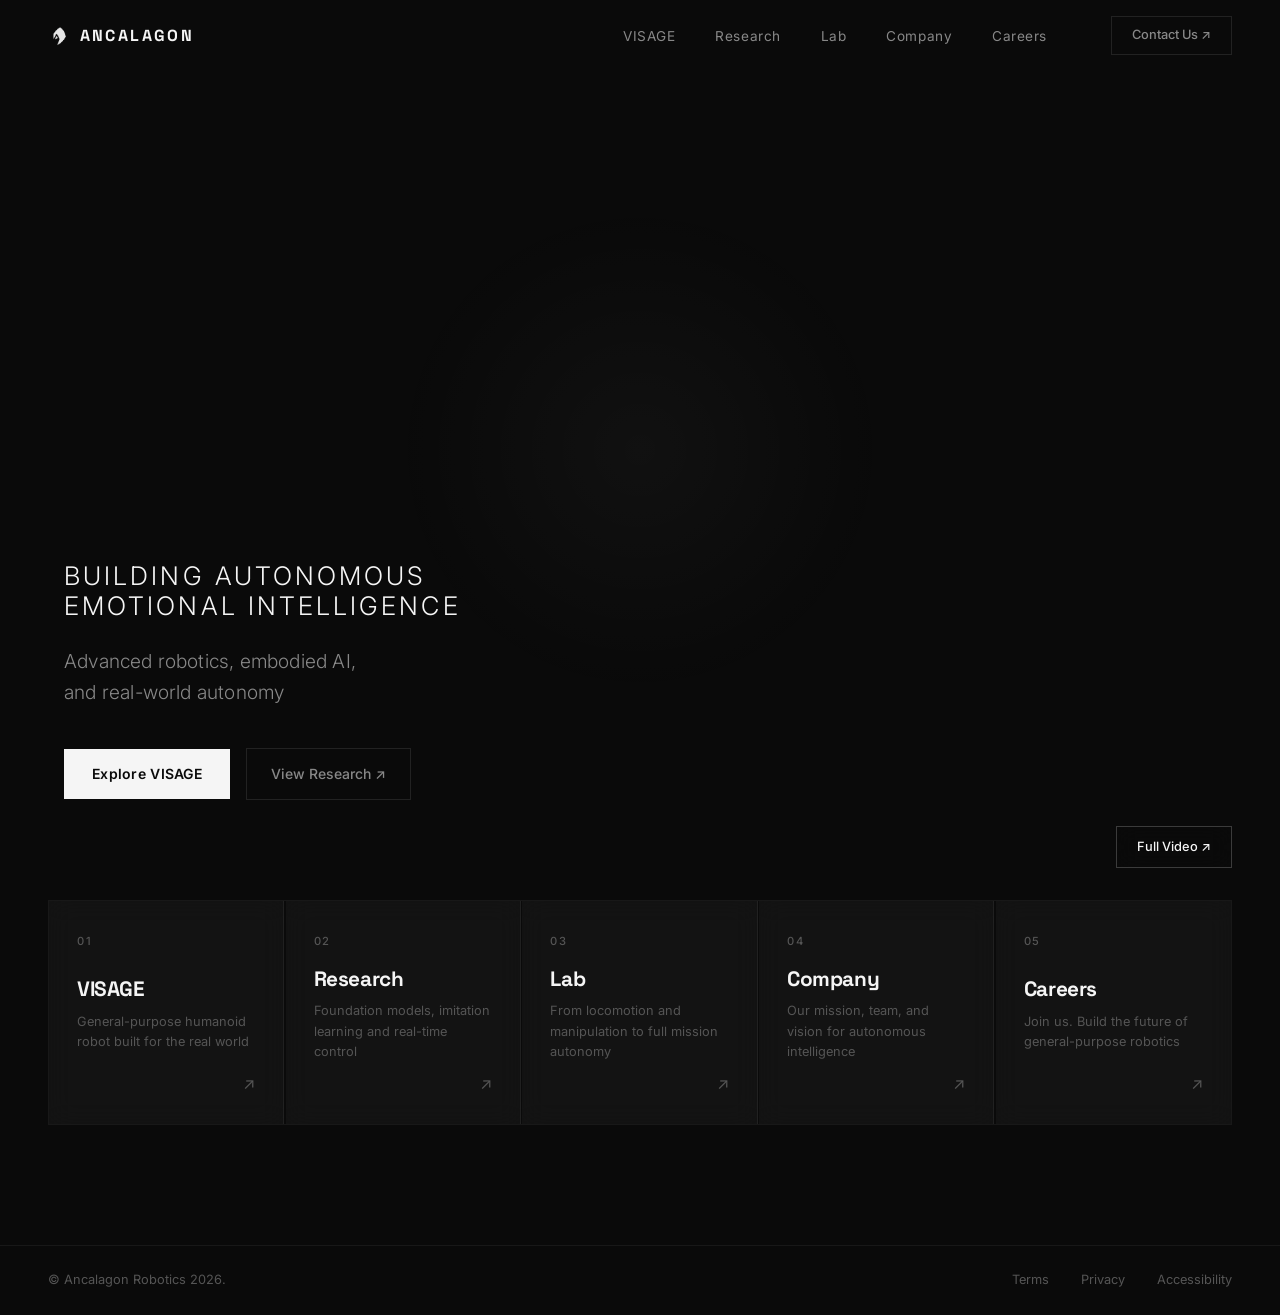
==== index.html @ 36ba7ebf "first" ====
<!DOCTYPE html>
<html lang="en">

<head>
  <meta charset="UTF-8" />
  <meta name="viewport" content="width=device-width, initial-scale=1.0" />
  <title>Ancalagon Robotics — Building Autonomous Intelligence</title>
  <meta name="description"
    content="Ancalagon Robotics is pioneering general-purpose humanoid robots with advanced embodied AI. Meet VISAGE — autonomy, redefined." />
  <link rel="preconnect" href="https://fonts.googleapis.com" />
  <link rel="preconnect" href="https://fonts.gstatic.com" crossorigin />
  <link
    href="https://fonts.googleapis.com/css2?family=Space+Grotesk:wght@300;400;500;600;700&family=Inter:wght@300;400;500;600&family=EB+Garamond:ital,wght@0,400;0,500;0,600;1,400;1,500&display=swap"
    rel="stylesheet" />
  <link rel="stylesheet" href="style.css" />
</head>

<body>

  <!-- ═══════════ NAVIGATION ═══════════ -->
  <nav id="navbar" class="navbar">
    <div class="nav-inner">
      <a href="/" class="nav-logo">
        <img src="media/logo.png" alt="Ancalagon" class="logo-img" />
        <span class="logo-text">ANCALAGON</span>
      </a>
      <ul class="nav-links">
        <li><a href="/visage/" class="nav-link">VISAGE</a></li>
        <li><a href="/research/" class="nav-link">Research</a></li>
        <li><a href="/lab/" class="nav-link">Lab</a></li>
        <li><a href="/company/" class="nav-link">Company</a></li>
        <li><a href="/careers/" class="nav-link">Careers</a></li>
      </ul>
      <a href="/contact/" class="nav-cta">Contact Us ↗</a>
      <button class="nav-hamburger" id="hamburger" aria-label="Toggle menu">
        <span></span><span></span><span></span>
      </button>
    </div>
  </nav>

  <div class="mobile-menu" id="mobile-menu">
    <ul>
      <li><a href="/visage/" class="mob-link">VISAGE</a></li>
      <li><a href="/research/" class="mob-link">Research</a></li>
      <li><a href="/lab/" class="mob-link">Lab</a></li>
      <li><a href="/company/" class="mob-link">Company</a></li>
      <li><a href="/careers/" class="mob-link">Careers</a></li>
      <li><a href="/contact/" class="mob-link">Contact</a></li>
    </ul>
  </div>

  <!-- ═══════════ HERO ═══════════ -->
  <section class="hero">
    <div class="hero-video-wrap">
      <video class="hero-video" src="media/render.mp4" autoplay muted loop playsinline></video>
      <div class="hero-overlay"></div>
    </div>
    <div class="hero-content">
      <h1 class="hero-headline fade-in-up delay-1">
        Building Autonomous<br /> Emotional Intelligence
      </h1>
      <p class="hero-sub fade-in-up delay-2">
        Advanced robotics, embodied AI,<br />and real-world autonomy
      </p>
      <div class="hero-actions fade-in-up delay-3">
        <a href="/visage/" class="btn-primary">Explore VISAGE</a>
        <a href="/research/" class="btn-ghost">View Research ↗</a>
      </div>
    </div>
    <a href="#" class="hero-full-video" onclick="openVideoModal(event)">Full Video ↗</a>
  </section>

  <!-- ═══════════ MISSION TEASER ═══════════ -->
  <section class="section mission-teaser">
    <div class="container">
      <div class="teaser-grid">

        <a href="/visage/" class="teaser-card glass reveal">
          <span class="teaser-num">01</span>
          <div class="teaser-body">
            <h2 class="teaser-title">VISAGE</h2>
            <p class="teaser-sub">General-purpose humanoid robot built for the real world</p>
          </div>
          <span class="teaser-arrow">↗</span>
        </a>

        <a href="/research/" class="teaser-card glass reveal delay-1">
          <span class="teaser-num">02</span>
          <div class="teaser-body">
            <h2 class="teaser-title">Research</h2>
            <p class="teaser-sub">Foundation models, imitation learning and real-time control</p>
          </div>
          <span class="teaser-arrow">↗</span>
        </a>

        <a href="/lab/" class="teaser-card glass reveal delay-2">
          <span class="teaser-num">03</span>
          <div class="teaser-body">
            <h2 class="teaser-title">Lab</h2>
            <p class="teaser-sub">From locomotion and manipulation to full mission autonomy</p>
          </div>
          <span class="teaser-arrow">↗</span>
        </a>

        <a href="/company/" class="teaser-card glass reveal delay-3">
          <span class="teaser-num">04</span>
          <div class="teaser-body">
            <h2 class="teaser-title">Company</h2>
            <p class="teaser-sub">Our mission, team, and vision for autonomous intelligence</p>
          </div>
          <span class="teaser-arrow">↗</span>
        </a>

        <a href="/careers/" class="teaser-card glass reveal delay-4">
          <span class="teaser-num">05</span>
          <div class="teaser-body">
            <h2 class="teaser-title">Careers</h2>
            <p class="teaser-sub">Join us. Build the future of general-purpose robotics</p>
          </div>
          <span class="teaser-arrow">↗</span>
        </a>

      </div>
    </div>
  </section>

  <!-- ═══════════ FOOTER ═══════════ -->
  <footer class="site-footer">
    <div class="container footer-inner">
      <span class="footer-copy">© Ancalagon Robotics 2026.</span>
      <div class="footer-legal">
        <a href="#">Terms</a>
        <a href="#">Privacy</a>
        <a href="#">Accessibility</a>
      </div>
    </div>
  </footer>

  <!-- VIDEO MODAL -->
  <div class="video-modal" id="video-modal">
    <div class="modal-backdrop" onclick="closeVideoModal()"></div>
    <div class="modal-content">
      <button class="modal-close" onclick="closeVideoModal()">✕</button>
      <video id="modal-video" src="media/render.mp4" controls class="modal-video"></video>
    </div>
  </div>

  <script src="script.js"></script>
</body>

</html>
---- style.css ----
/* ═══════════════════════════════════════════════════════════════
   ANCALAGON ROBOTICS — MAIN STYLESHEET
   Inspired by Figure AI — Ultra-minimal, cinematic, futuristic
   ═══════════════════════════════════════════════════════════════ */

/* ─── DESIGN TOKENS ─────────────────────────────────────────── */
:root {
  --bg-primary: #0a0a0a;
  --bg-secondary: #111111;
  --bg-card: #141414;
  --bg-glass: rgba(255, 255, 255, 0.04);
  --bg-glass-hover: rgba(255, 255, 255, 0.07);

  --text-primary: #f5f5f5;
  --text-secondary: #888;
  --text-muted: #555;
  --text-accent: #c8c8c8;

  --accent-primary: #e8e8e8;
  --accent-glow: rgba(220, 220, 220, 0.15);
  --accent-blue: #4a9eff;

  --border-subtle: rgba(255, 255, 255, 0.06);
  --border-glass: rgba(255, 255, 255, 0.1);

  --nav-height: 72px;

  --font-display: 'Space Grotesk', sans-serif;
  --font-body: 'Inter', sans-serif;

  --ease-out: cubic-bezier(0.16, 1, 0.3, 1);
  --ease-inout: cubic-bezier(0.4, 0, 0.2, 1);
}

/* ─── RESET ──────────────────────────────────────────────────── */
*,
*::before,
*::after {
  margin: 0;
  padding: 0;
  box-sizing: border-box;
}

html {
  scroll-behavior: smooth;
  font-size: 16px;
}

body {
  background-color: var(--bg-primary);
  color: var(--text-primary);
  font-family: var(--font-body);
  font-weight: 400;
  line-height: 1.6;
  overflow-x: hidden;
  -webkit-font-smoothing: antialiased;
  -moz-osx-font-smoothing: grayscale;
}

img,
video {
  display: block;
  max-width: 100%;
}

a {
  text-decoration: none;
  color: inherit;
}

ul {
  list-style: none;
}

/* ─── CONTAINER ──────────────────────────────────────────────── */
.container {
  max-width: 1280px;
  margin: 0 auto;
  padding: 0 48px;
}

/* ─── SCROLL ANIMATIONS ──────────────────────────────────────── */
.reveal {
  opacity: 0;
  transform: translateY(32px);
  transition: opacity 0.9s var(--ease-out), transform 0.9s var(--ease-out);
}

.reveal.in-view {
  opacity: 1;
  transform: translateY(0);
}

.fade-in-up {
  opacity: 0;
  transform: translateY(24px);
  animation: fadeInUp 1s var(--ease-out) forwards;
}

@keyframes fadeInUp {
  to {
    opacity: 1;
    transform: translateY(0);
  }
}

.delay-1 {
  animation-delay: 0.3s;
  transition-delay: 0.1s;
}

.delay-2 {
  animation-delay: 0.6s;
  transition-delay: 0.2s;
}

.delay-3 {
  animation-delay: 0.9s;
  transition-delay: 0.3s;
}

.delay-4 {
  animation-delay: 1.2s;
  transition-delay: 0.4s;
}

.delay-5 {
  animation-delay: 1.5s;
  transition-delay: 0.5s;
}

/* ─── TYPOGRAPHY ─────────────────────────────────────────────── */
.section-title {
  font-family: var(--font-display);
  font-size: clamp(2.4rem, 4vw, 4rem);
  font-weight: 700;
  line-height: 1.1;
  letter-spacing: -0.03em;
  color: var(--text-primary);
}

.section-title em {
  font-style: italic;
  font-weight: 300;
  color: var(--text-secondary);
}

.section-label {
  font-family: var(--font-body);
  font-size: 0.7rem;
  font-weight: 500;
  letter-spacing: 0.2em;
  text-transform: uppercase;
  color: var(--text-muted);
  display: block;
  margin-bottom: 3rem;
}

.body-text {
  font-size: 1.05rem;
  line-height: 1.75;
  color: var(--text-secondary);
  max-width: 520px;
  margin-bottom: 1.5rem;
}

/* ─── BUTTONS ────────────────────────────────────────────────── */
.btn-primary {
  display: inline-flex;
  align-items: center;
  gap: 0.5rem;
  background: var(--text-primary);
  color: var(--bg-primary);
  font-family: var(--font-body);
  font-size: 0.875rem;
  font-weight: 600;
  letter-spacing: 0.02em;
  padding: 0.875rem 1.75rem;
  border-radius: 0;
  border: none;
  cursor: pointer;
  transition: transform 0.2s var(--ease-out), box-shadow 0.2s var(--ease-out), background 0.2s;
}

.btn-primary:hover {
  transform: translateY(-2px);
  box-shadow: 0 8px 32px rgba(255, 255, 255, 0.15);
}

.btn-ghost {
  display: inline-flex;
  align-items: center;
  gap: 0.5rem;
  background: transparent;
  color: var(--text-secondary);
  font-family: var(--font-body);
  font-size: 0.875rem;
  font-weight: 500;
  padding: 0.875rem 1.5rem;
  border-radius: 0;
  border: 1px solid var(--border-glass);
  cursor: pointer;
  transition: color 0.2s, border-color 0.2s, transform 0.2s var(--ease-out);
}

.btn-ghost:hover {
  color: var(--text-primary);
  border-color: rgba(255, 255, 255, 0.3);
  transform: translateY(-2px);
}

/* ─── GLASS CARD ─────────────────────────────────────────────── */
.glass {
  background: var(--bg-glass);
  border: 1px solid var(--border-subtle);
  backdrop-filter: blur(12px);
  -webkit-backdrop-filter: blur(12px);
  border-radius: 0;
  transition: background 0.3s var(--ease-out), border-color 0.3s, transform 0.3s var(--ease-out);
}

.glass:hover {
  background: var(--bg-glass-hover);
  border-color: var(--border-glass);
  transform: translateY(-4px);
}

/* ─── SECTION SPACING ────────────────────────────────────────── */
.section {
  padding: 120px 0;
}

/* ═══════════════════════ NAVIGATION ════════════════════════════ */
.navbar {
  position: fixed;
  top: 0;
  left: 0;
  width: 100%;
  height: var(--nav-height);
  z-index: 1000;
  transition: background 0.4s var(--ease-out), backdrop-filter 0.4s, border-color 0.4s;
  border-bottom: 1px solid transparent;
}

.navbar.scrolled {
  background: rgba(10, 10, 10, 0.88);
  backdrop-filter: blur(20px);
  -webkit-backdrop-filter: blur(20px);
  border-bottom-color: var(--border-subtle);
}

.nav-inner {
  display: flex;
  align-items: center;
  justify-content: space-between;
  height: 100%;
  padding: 0 48px;
  gap: 2rem;
}

.nav-logo {
  display: flex;
  align-items: center;
  gap: 0.6rem;
  text-decoration: none;
}

.logo-img {
  width: 22px;
  height: 22px;
  object-fit: contain;
  filter: invert(1);
  opacity: 0.9;
}

.logo-text {
  font-family: var(--font-display);
  font-size: 1rem;
  font-weight: 700;
  letter-spacing: 0.15em;
  color: var(--text-primary);
}

.nav-links {
  display: flex;
  align-items: center;
  gap: 2.5rem;
  margin-left: auto;
  margin-right: 2rem;
}

.nav-link {
  font-family: var(--font-body);
  font-size: 0.85rem;
  font-weight: 400;
  color: var(--text-secondary);
  letter-spacing: 0.04em;
  transition: color 0.2s;
  position: relative;
}

.nav-link::after {
  content: '';
  position: absolute;
  bottom: -4px;
  left: 0;
  width: 0;
  height: 1px;
  background: var(--text-primary);
  transition: width 0.3s var(--ease-out);
}

.nav-link:hover {
  color: var(--text-primary);
}

.nav-link:hover::after {
  width: 100%;
}

.nav-cta {
  background: transparent;
  border: 1px solid var(--border-glass);
  color: var(--text-secondary);
  font-family: var(--font-body);
  font-size: 0.8rem;
  font-weight: 500;
  padding: 0.5rem 1.25rem;
  border-radius: 0;
  cursor: pointer;
  transition: color 0.2s, border-color 0.2s;
  white-space: nowrap;
}

.nav-cta:hover {
  color: var(--text-primary);
  border-color: rgba(255, 255, 255, 0.3);
}

.nav-hamburger {
  display: none;
  flex-direction: column;
  gap: 5px;
  background: none;
  border: none;
  cursor: pointer;
  padding: 4px;
}

.nav-hamburger span {
  display: block;
  width: 24px;
  height: 1.5px;
  background: var(--text-primary);
  transition: transform 0.3s, opacity 0.3s;
}

.nav-hamburger.open span:nth-child(1) {
  transform: translateY(6.5px) rotate(45deg);
}

.nav-hamburger.open span:nth-child(2) {
  opacity: 0;
}

.nav-hamburger.open span:nth-child(3) {
  transform: translateY(-6.5px) rotate(-45deg);
}

/* Mobile Menu */
.mobile-menu {
  display: none;
  position: fixed;
  top: var(--nav-height);
  left: 0;
  width: 100%;
  background: rgba(10, 10, 10, 0.97);
  backdrop-filter: blur(20px);
  z-index: 999;
  padding: 2rem 48px 3rem;
  border-bottom: 1px solid var(--border-subtle);
  transform: translateY(-20px);
  opacity: 0;
  pointer-events: none;
  transition: transform 0.4s var(--ease-out), opacity 0.4s;
}

.mobile-menu.open {
  display: block;
  transform: translateY(0);
  opacity: 1;
  pointer-events: all;
}

.mobile-menu ul {
  display: flex;
  flex-direction: column;
  gap: 1.5rem;
}

.mob-link {
  font-family: var(--font-display);
  font-size: 2rem;
  font-weight: 600;
  color: var(--text-secondary);
  transition: color 0.2s;
  display: block;
}

.mob-link:hover {
  color: var(--text-primary);
}

/* ═══════════════════════ HERO ══════════════════════════════════ */
.hero {
  position: relative;
  width: 100%;
  height: 100svh;
  min-height: 600px;
  overflow: hidden;
  display: flex;
  align-items: flex-end;
  justify-content: flex-start;
}

.hero-video-wrap {
  position: absolute;
  inset: 0;
  z-index: 0;
}

.hero-video {
  width: 100%;
  height: 100%;
  object-fit: cover;
  object-position: center;
}

.hero-overlay {
  position: absolute;
  inset: 0;
  background: linear-gradient(to top,
      rgba(10, 10, 10, 1) 0%,
      rgba(10, 10, 10, 0.6) 40%,
      rgba(10, 10, 10, 0.2) 70%,
      rgba(10, 10, 10, 0.15) 100%);
}

.hero-content {
  position: relative;
  z-index: 2;
  padding: 0 64px 100px;
  max-width: 900px;
}

.hero-badge {
  display: inline-flex;
  align-items: center;
  gap: 0.6rem;
  background: rgba(255, 255, 255, 0.06);
  border: 1px solid rgba(255, 255, 255, 0.12);
  backdrop-filter: blur(8px);
  border-radius: 0;
  padding: 0.4rem 1rem;
  font-size: 0.75rem;
  font-weight: 500;
  letter-spacing: 0.05em;
  color: var(--text-secondary);
  margin-bottom: 1.75rem;
}

.badge-dot {
  width: 6px;
  height: 6px;
  border-radius: 50%;
  background: #4ade80;
  box-shadow: 0 0 8px #4ade80;
  animation: pulse-dot 2s ease-in-out infinite;
}

@keyframes pulse-dot {

  0%,
  100% {
    opacity: 1;
    transform: scale(1);
  }

  50% {
    opacity: 0.6;
    transform: scale(0.8);
  }
}

.hero-headline {
  font-family: var(--font-body);
  font-size: clamp(1.1rem, 2vw, 2.1rem);
  font-weight: 300;
  line-height: 1.2;
  letter-spacing: 0.12em;
  text-transform: uppercase;
  color: var(--text-primary);
  margin-bottom: 1.5rem;
}

.hero-sub {
  font-size: clamp(0.95rem, 1.5vw, 1.2rem);
  font-weight: 300;
  color: var(--text-secondary);
  line-height: 1.6;
  margin-bottom: 2.5rem;
  letter-spacing: 0.01em;
}

.hero-actions {
  display: flex;
  align-items: center;
  gap: 1rem;
  flex-wrap: wrap;
}

.hero-scroll-indicator {
  position: absolute;
  left: 64px;
  bottom: 32px;
  display: flex;
  align-items: center;
  gap: 0.75rem;
  z-index: 2;
}

.scroll-line {
  width: 40px;
  height: 1px;
  background: var(--text-muted);
  position: relative;
  overflow: hidden;
}

.scroll-line::after {
  content: '';
  position: absolute;
  top: 0;
  left: -100%;
  width: 100%;
  height: 100%;
  background: var(--text-secondary);
  animation: scroll-anim 2s ease-in-out infinite;
}

@keyframes scroll-anim {
  0% {
    left: -100%;
  }

  100% {
    left: 100%;
  }
}

.hero-scroll-indicator span {
  font-size: 0.7rem;
  font-weight: 500;
  letter-spacing: 0.15em;
  text-transform: uppercase;
  color: var(--text-muted);
}

.hero-full-video {
  position: absolute;
  right: 48px;
  bottom: 32px;
  z-index: 2;
  display: inline-flex;
  align-items: center;
  gap: 0.5rem;
  background: rgba(10, 10, 10, 0.7);
  border: 1px solid rgba(255, 255, 255, 0.2);
  backdrop-filter: blur(12px);
  padding: 0.6rem 1.25rem;
  border-radius: 0;
  font-size: 0.8rem;
  font-weight: 500;
  color: var(--text-primary);
  transition: background 0.2s, border-color 0.2s, transform 0.2s;
}

.hero-full-video:hover {
  background: rgba(255, 255, 255, 0.1);
  border-color: rgba(255, 255, 255, 0.4);
  transform: translateY(-2px);
}

/* ═══════════════════════ MISSION ════════════════════════════════ */
.mission-section {
  background: var(--bg-primary);
}

.mission-grid {
  display: grid;
  grid-template-columns: 1fr 1fr;
  gap: 6rem;
  align-items: start;
  padding-top: 1rem;
}

.mission-stats {
  display: grid;
  grid-template-columns: repeat(3, 1fr);
  gap: 2rem;
  margin-top: 3rem;
  padding-top: 2.5rem;
  border-top: 1px solid var(--border-subtle);
}

.stat {
  display: flex;
  flex-direction: column;
  gap: 0.25rem;
}

.stat-num {
  font-family: var(--font-display);
  font-size: 3rem;
  font-weight: 700;
  color: var(--text-primary);
  line-height: 1;
  letter-spacing: -0.04em;
}

.stat-unit {
  font-size: 1rem;
  font-weight: 400;
  color: var(--text-secondary);
  margin-left: 0.1rem;
}

.stat-label {
  font-size: 0.75rem;
  color: var(--text-muted);
  letter-spacing: 0.05em;
  margin-top: 0.25rem;
}

/* ═══════════════════════ ROBOTICS PLATFORM ══════════════════════ */
.robotics-section {
  padding-top: 0;
  padding-bottom: 120px;
}

.robotics-full-img {
  position: relative;
  width: 100%;
  height: 85vh;
  min-height: 600px;
  overflow: hidden;
  margin-bottom: 80px;
}

.robotics-img {
  width: 100%;
  height: 100%;
  object-fit: cover;
  object-position: center top;
  transition: transform 0.6s var(--ease-out);
}

.robotics-full-img:hover .robotics-img {
  transform: scale(1.02);
}

.robotics-img-overlay {
  position: absolute;
  inset: 0;
  background: linear-gradient(to top,
      rgba(10, 10, 10, 0.95) 0%,
      rgba(10, 10, 10, 0.4) 50%,
      transparent 80%);
}

.robotics-label {
  position: absolute;
  bottom: 56px;
  left: 64px;
  z-index: 2;
}

.robotics-title {
  font-family: var(--font-display);
  font-size: clamp(3.5rem, 6vw, 7rem);
  font-weight: 700;
  letter-spacing: -0.04em;
  color: var(--text-primary);
  line-height: 1.0;
  margin-top: 0.75rem;
  margin-bottom: 0.75rem;
}

.robotics-subtitle {
  font-size: 1.05rem;
  color: var(--text-secondary);
  font-weight: 300;
  line-height: 1.6;
}

.feature-grid {
  display: grid;
  grid-template-columns: repeat(4, 1fr);
  gap: 1.5px;
  border: 1.5px solid var(--border-subtle);
  border-radius: 0;
  overflow: hidden;
}

.feature-card {
  padding: 2.5rem 2rem;
  border-radius: 0 !important;
  border: none !important;
  border-right: 1.5px solid var(--border-subtle) !important;
  transition: background 0.3s;
}

.feature-card:last-child {
  border-right: none !important;
}

.feature-card:hover {
  background: var(--bg-glass-hover) !important;
}

.feature-icon {
  font-size: 1.6rem;
  margin-bottom: 1.25rem;
  display: block;
}

.feature-title {
  font-family: var(--font-display);
  font-size: 1.1rem;
  font-weight: 600;
  color: var(--text-primary);
  margin-bottom: 0.75rem;
  letter-spacing: -0.01em;
}

.feature-body {
  font-size: 0.9rem;
  color: var(--text-secondary);
  line-height: 1.7;
}

/* ═══════════════════════ RESEARCH ════════════════════════════════ */
.research-section {
  background: linear-gradient(180deg, var(--bg-primary) 0%, var(--bg-secondary) 100%);
}

.research-layout {
  display: grid;
  grid-template-columns: 1fr 1fr;
  gap: 8rem;
  align-items: center;
  padding-top: 1rem;
}

.research-tags {
  display: flex;
  flex-wrap: wrap;
  gap: 0.75rem;
  margin-top: 2rem;
}

.tag {
  background: var(--bg-glass);
  border: 1px solid var(--border-subtle);
  color: var(--text-secondary);
  font-size: 0.75rem;
  font-weight: 500;
  letter-spacing: 0.04em;
  padding: 0.4rem 1rem;
  border-radius: 0;
  transition: background 0.2s, border-color 0.2s, color 0.2s;
}

.tag:hover {
  background: var(--bg-glass-hover);
  border-color: var(--border-glass);
  color: var(--text-primary);
}

.research-img-wrap {
  position: relative;
  border-radius: 0;
  overflow: hidden;
}

.research-img {
  width: 100%;
  height: 580px;
  object-fit: cover;
  object-position: center top;
  display: block;
  filter: grayscale(0.1);
  transition: transform 0.6s var(--ease-out), filter 0.4s;
}

.research-img-wrap:hover .research-img {
  transform: scale(1.03);
  filter: grayscale(0);
}

.research-img-caption {
  position: absolute;
  bottom: 0;
  left: 0;
  right: 0;
  padding: 1.25rem 1.5rem;
  background: linear-gradient(to top, rgba(10, 10, 10, 0.9), transparent);
  font-size: 0.75rem;
  color: var(--text-muted);
  letter-spacing: 0.08em;
  font-weight: 400;
}

/* ═══════════════════════ LAB / PROJECTS ════════════════════════ */
.lab-section {
  background: var(--bg-primary);
  overflow: hidden;
}

.lab-section .section-title {
  margin-bottom: 4rem;
}

.lab-scroll-track {
  padding: 0 48px;
  overflow-x: auto;
  scrollbar-width: none;
  -ms-overflow-style: none;
  cursor: grab;
}

.lab-scroll-track::-webkit-scrollbar {
  display: none;
}

.lab-scroll-track.grabbing {
  cursor: grabbing;
}

.lab-cards {
  display: flex;
  gap: 1.5px;
  width: max-content;
}

.lab-card {
  width: 380px;
  background: var(--bg-card);
  border: 1px solid var(--border-subtle);
  border-radius: 0;
  overflow: hidden;
  flex-shrink: 0;
  transition: transform 0.35s var(--ease-out), border-color 0.3s;
}

.lab-card:hover {
  transform: translateY(-6px);
  border-color: var(--border-glass);
}

.lab-card-img-wrap {
  width: 100%;
  height: 240px;
  overflow: hidden;
  background: #0d0d0d;
}

.lab-card-img-wrap.internal-img-card .lab-card-img {
  object-position: center 20%;
}

.lab-card-img-wrap.dark-card {
  position: relative;
}

.lab-card-img {
  width: 100%;
  height: 100%;
  object-fit: cover;
  transition: transform 0.5s var(--ease-out);
  filter: grayscale(0.15);
}

.lab-card:hover .lab-card-img {
  transform: scale(1.04);
}

.lab-placeholder-visual {
  width: 100%;
  height: 100%;
  display: flex;
  flex-direction: column;
  align-items: center;
  justify-content: center;
  background: linear-gradient(135deg, #0d0d0d 0%, #141414 100%);
  position: relative;
  overflow: hidden;
}

.neural-grid {
  position: absolute;
  inset: 0;
  background-image:
    linear-gradient(rgba(255, 255, 255, 0.03) 1px, transparent 1px),
    linear-gradient(90deg, rgba(255, 255, 255, 0.03) 1px, transparent 1px);
  background-size: 20px 20px;
  animation: grid-pan 20s linear infinite;
}

@keyframes grid-pan {
  0% {
    transform: translateY(0);
  }

  100% {
    transform: translateY(40px);
  }
}

.placeholder-label {
  font-family: var(--font-display);
  font-size: 2rem;
  font-weight: 700;
  letter-spacing: 0.1em;
  color: rgba(255, 255, 255, 0.2);
  position: relative;
  z-index: 1;
}

.lab-card-body {
  padding: 1.75rem;
}

.lab-card-tag {
  display: inline-block;
  font-size: 0.7rem;
  font-weight: 600;
  letter-spacing: 0.12em;
  text-transform: uppercase;
  color: var(--text-muted);
  margin-bottom: 0.75rem;
}

.lab-card-body h3 {
  font-family: var(--font-display);
  font-size: 1.15rem;
  font-weight: 600;
  color: var(--text-primary);
  margin-bottom: 0.6rem;
  letter-spacing: -0.01em;
  line-height: 1.3;
}

.lab-card-body p {
  font-size: 0.875rem;
  color: var(--text-secondary);
  line-height: 1.65;
  margin-bottom: 1.25rem;
}

.lab-card-link {
  font-size: 0.8rem;
  font-weight: 600;
  color: var(--text-accent);
  letter-spacing: 0.02em;
  transition: color 0.2s, letter-spacing 0.2s;
}

.lab-card-link:hover {
  color: var(--text-primary);
  letter-spacing: 0.04em;
}

/* ═══════════════════════ CAREERS ═════════════════════════════════ */
.careers-section {
  background: linear-gradient(180deg, var(--bg-primary) 0%, #0d0d0d 100%);
}

.careers-layout {
  display: grid;
  grid-template-columns: 1fr 1fr;
  gap: 8rem;
  align-items: start;
  padding-top: 1rem;
}

.role-item {
  display: flex;
  align-items: center;
  justify-content: space-between;
  padding: 1.25rem 0;
  border-bottom: 1px solid var(--border-subtle);
  cursor: default;
  transition: padding-left 0.25s var(--ease-out);
}

.role-item:hover {
  padding-left: 0.5rem;
}

.role-left {
  display: flex;
  flex-direction: column;
  gap: 0.2rem;
}

.role-title {
  font-size: 0.95rem;
  font-weight: 500;
  color: var(--text-primary);
}

.role-dept {
  font-size: 0.75rem;
  color: var(--text-muted);
  letter-spacing: 0.06em;
}

.role-location {
  font-size: 0.8rem;
  color: var(--text-muted);
  white-space: nowrap;
}

/* ═══════════════════════ CONTACT ═════════════════════════════════ */
.contact-section {
  background: #0d0d0d;
  padding-bottom: 0;
}

.contact-grid {
  display: grid;
  grid-template-columns: 1fr 1fr;
  gap: 8rem;
  padding-bottom: 80px;
}

.contact-brand {
  font-family: var(--font-display);
  font-size: 5rem;
  font-weight: 700;
  letter-spacing: 0.12em;
  color: var(--text-primary);
  margin-bottom: 1.5rem;
  line-height: 1;
}

.newsletter-form {
  display: flex;
  gap: 0;
  margin-top: 1.5rem;
  max-width: 380px;
}

.newsletter-input {
  flex: 1;
  background: rgba(255, 255, 255, 0.05);
  border: 1px solid rgba(255, 255, 255, 0.12);
  border-right: none;
  color: var(--text-primary);
  font-family: var(--font-body);
  font-size: 0.875rem;
  padding: 0.875rem 1.25rem;
  border-radius: 0;
  outline: none;
  transition: border-color 0.2s, background 0.2s;
}

.newsletter-input::placeholder {
  color: var(--text-muted);
}

.newsletter-input:focus {
  border-color: rgba(255, 255, 255, 0.25);
  background: rgba(255, 255, 255, 0.07);
}

.newsletter-btn {
  background: var(--text-primary);
  color: var(--bg-primary);
  font-family: var(--font-body);
  font-size: 0.875rem;
  font-weight: 600;
  padding: 0.875rem 1.5rem;
  border-radius: 0;
  border: none;
  cursor: pointer;
  transition: opacity 0.2s;
  white-space: nowrap;
}

.newsletter-btn:hover {
  opacity: 0.88;
}

.social-links {
  display: flex;
  gap: 1.25rem;
  margin-top: 2rem;
}

.social-link {
  width: 40px;
  height: 40px;
  display: flex;
  align-items: center;
  justify-content: center;
  border: 1px solid var(--border-subtle);
  border-radius: 50%;
  font-size: 0.85rem;
  color: var(--text-secondary);
  transition: border-color 0.2s, color 0.2s, transform 0.2s;
  text-decoration: none;
}

.social-link:hover {
  border-color: var(--border-glass);
  color: var(--text-primary);
  transform: translateY(-2px);
}

/* Footer nav right column */
.contact-right {
  display: flex;
  flex-direction: column;
  gap: 0;
  justify-content: flex-start;
  padding-top: 1rem;
}

.footer-nav-col {
  display: flex;
  align-items: baseline;
  gap: 1.5rem;
  padding: 1rem 0;
  border-bottom: 1px solid var(--border-subtle);
}

.footer-nav-num {
  font-size: 0.7rem;
  color: var(--text-muted);
  font-weight: 500;
  min-width: 28px;
}

.footer-nav-link {
  font-family: var(--font-display);
  font-size: 2.5rem;
  font-weight: 700;
  letter-spacing: 0.04em;
  color: var(--text-secondary);
  transition: color 0.2s, letter-spacing 0.2s;
}

.footer-nav-link:hover {
  color: var(--text-primary);
  letter-spacing: 0.06em;
}

/* Footer bottom */
.footer-bottom {
  border-top: 1px solid var(--border-subtle);
  padding: 1.5rem 0;
  margin-top: 0;
}

.footer-bottom-inner {
  display: flex;
  align-items: center;
  justify-content: space-between;
}

.footer-bottom span {
  font-size: 0.8rem;
  color: var(--text-muted);
}

.footer-legal {
  display: flex;
  gap: 2rem;
}

.footer-legal a {
  font-size: 0.8rem;
  color: var(--text-muted);
  transition: color 0.2s;
}

.footer-legal a:hover {
  color: var(--text-secondary);
}

/* ═══════════════════════ VIDEO MODAL ════════════════════════════ */
.video-modal {
  position: fixed;
  inset: 0;
  z-index: 9999;
  display: flex;
  align-items: center;
  justify-content: center;
  opacity: 0;
  pointer-events: none;
  transition: opacity 0.3s var(--ease-out);
}

.video-modal.active {
  opacity: 1;
  pointer-events: all;
}

.modal-backdrop {
  position: absolute;
  inset: 0;
  background: rgba(0, 0, 0, 0.92);
  backdrop-filter: blur(8px);
}

.modal-content {
  position: relative;
  z-index: 2;
  width: 90vw;
  max-width: 1100px;
  border-radius: 0;
  overflow: hidden;
  transform: scale(0.95);
  transition: transform 0.4s var(--ease-out);
}

.video-modal.active .modal-content {
  transform: scale(1);
}

.modal-video {
  width: 100%;
  display: block;
  background: #000;
}

.modal-close {
  position: absolute;
  top: 16px;
  right: 16px;
  background: rgba(0, 0, 0, 0.6);
  border: 1px solid rgba(255, 255, 255, 0.2);
  color: var(--text-primary);
  width: 36px;
  height: 36px;
  border-radius: 50%;
  display: flex;
  align-items: center;
  justify-content: center;
  font-size: 0.9rem;
  cursor: pointer;
  z-index: 10;
  transition: background 0.2s;
}

.modal-close:hover {
  background: rgba(255, 255, 255, 0.15);
}

/* ═══════════════════════ RESPONSIVE ════════════════════════════ */
@media (max-width: 1100px) {
  .feature-grid {
    grid-template-columns: repeat(2, 1fr);
  }

  .feature-card {
    border-bottom: 1.5px solid var(--border-subtle) !important;
    border-right: 1.5px solid var(--border-subtle) !important;
  }

  .feature-card:nth-child(2) {
    border-right: none !important;
  }

  .feature-card:nth-child(3),
  .feature-card:nth-child(4) {
    border-bottom: none !important;
  }

  .feature-card:nth-child(4) {
    border-right: none !important;
  }
}

@media (max-width: 900px) {
  .container {
    padding: 0 32px;
  }

  .nav-links,
  .nav-cta {
    display: none;
  }

  .nav-hamburger {
    display: flex;
  }

  .nav-inner {
    padding: 0 32px;
  }

  .hero-content {
    padding: 0 32px 96px;
  }

  .hero-scroll-indicator {
    left: 32px;
  }

  .hero-full-video {
    right: 32px;
  }

  .mission-grid {
    grid-template-columns: 1fr;
    gap: 3rem;
  }

  .research-layout {
    grid-template-columns: 1fr;
    gap: 4rem;
  }

  .careers-layout {
    grid-template-columns: 1fr;
    gap: 4rem;
  }

  .contact-grid {
    grid-template-columns: 1fr;
    gap: 4rem;
  }

  .robotics-label {
    left: 32px;
  }

  .lab-scroll-track {
    padding: 0 32px;
  }
}

@media (max-width: 680px) {
  .container {
    padding: 0 24px;
  }

  .section {
    padding: 80px 0;
  }

  .hero-content {
    padding: 0 24px 80px;
  }

  .hero-scroll-indicator {
    display: none;
  }

  .hero-full-video {
    right: 24px;
    bottom: 24px;
  }

  .mission-stats {
    grid-template-columns: repeat(3, 1fr);
    gap: 1rem;
  }

  .stat-num {
    font-size: 2.2rem;
  }

  .robotics-full-img {
    height: 70vh;
  }

  .robotics-title {
    font-size: 3rem;
  }

  .robotics-label {
    left: 24px;
    bottom: 40px;
  }

  .feature-grid {
    grid-template-columns: 1fr;
  }

  .feature-card {
    border-right: none !important;
    border-bottom: 1.5px solid var(--border-subtle) !important;
  }

  .feature-card:last-child {
    border-bottom: none !important;
  }

  .lab-card {
    width: 300px;
  }

  .lab-scroll-track {
    padding: 0 24px;
  }

  .contact-brand {
    font-size: 3.5rem;
  }

  .footer-nav-link {
    font-size: 1.75rem;
  }

  .newsletter-form {
    flex-direction: column;
    max-width: 100%;
  }

  .newsletter-input {
    border-right: 1px solid rgba(255, 255, 255, 0.12);
    border-radius: 0;
    margin-bottom: 0.75rem;
  }

  .newsletter-btn {
    border-radius: 0;
    width: 100%;
  }

  .footer-bottom-inner {
    flex-direction: column;
    gap: 1rem;
    text-align: center;
  }

  .footer-legal {
    gap: 1rem;
    flex-wrap: wrap;
    justify-content: center;
  }

  .nav-inner {
    padding: 0 24px;
  }

  .mobile-menu {
    padding: 2rem 24px 3rem;
  }
}

/* ─── CURSOR GLOW ────────────────────────────────────────────── */
.cursor-glow {
  position: fixed;
  width: 500px;
  height: 500px;
  border-radius: 50%;
  background: radial-gradient(circle, rgba(255, 255, 255, 0.03) 0%, transparent 70%);
  pointer-events: none;
  transform: translate(-50%, -50%);
  z-index: 0;
  transition: transform 0.15s ease;
}

/* ══════════════════════════════════════════════════════════
   MULTI-PAGE STYLES
   ══════════════════════════════════════════════════════════ */

/* ─── ACTIVE NAV LINK ────────────────────────────────────── */
.nav-link.active {
  color: var(--text-primary);
}

.nav-link.active::after {
  width: 100%;
}

/* ─── PAGE HERO ──────────────────────────────────────────── */
.page-hero {
  position: relative;
  width: 100%;
  height: 70vh;
  min-height: 500px;
  overflow: hidden;
  display: flex;
  align-items: flex-end;
  justify-content: flex-start;
}

.page-hero-dark {
  background: linear-gradient(180deg, #0d0d0d 0%, var(--bg-primary) 100%);
  height: 60vh;
  min-height: 420px;
  align-items: center;
  justify-content: center;
}

.page-hero-img-wrap {
  position: absolute;
  inset: 0;
  z-index: 0;
}

.page-hero-img {
  width: 100%;
  height: 100%;
  object-fit: cover;
  object-position: center top;
}

.page-hero-overlay {
  position: absolute;
  inset: 0;
  background: linear-gradient(to top, rgba(10, 10, 10, 1) 0%, rgba(10, 10, 10, 0.55) 50%, rgba(10, 10, 10, 0.25) 100%);
}

.page-hero-content {
  position: relative;
  z-index: 2;
  padding: 0 64px 72px;
  max-width: 900px;
}

.page-hero-content-center {
  text-align: center;
  padding: 0 48px;
  max-width: 100%;
  width: 100%;
  display: flex;
  flex-direction: column;
  align-items: center;
}

.page-breadcrumb {
  font-size: 0.7rem;
  font-weight: 500;
  letter-spacing: 0.2em;
  text-transform: uppercase;
  color: var(--text-muted);
  margin-bottom: 1.25rem;
}

.page-hero-title {
  font-family: var(--font-display);
  font-size: clamp(3.5rem, 7vw, 8rem);
  font-weight: 700;
  line-height: 1.0;
  letter-spacing: -0.04em;
  color: var(--text-primary);
  margin-bottom: 1rem;
}

.page-hero-sub {
  font-size: clamp(1rem, 1.5vw, 1.25rem);
  font-weight: 300;
  color: var(--text-secondary);
  line-height: 1.6;
}

/* ─── TWO COL LAYOUT ─────────────────────────────────────── */
.two-col {
  display: grid;
  grid-template-columns: 1fr 1fr;
  gap: 6rem;
  align-items: start;
}

/* ─── INNER CTA ──────────────────────────────────────────── */
.inner-cta-section {
  background: linear-gradient(135deg, #0d0d0d 0%, #111 100%);
  border-top: 1px solid var(--border-subtle);
}

.inner-cta {
  display: flex;
  align-items: center;
  justify-content: space-between;
  gap: 3rem;
  flex-wrap: wrap;
}

/* ─── HOME TEASER CARDS ──────────────────────────────────── */
.mission-teaser {
  background: var(--bg-primary);
  padding-top: 0;
}

.teaser-grid {
  display: grid;
  grid-template-columns: repeat(5, 1fr);
  gap: 1.5px;
  border: 1.5px solid var(--border-subtle);
  border-radius: 0;
  overflow: hidden;
}

.teaser-card {
  display: flex;
  flex-direction: column;
  justify-content: space-between;
  padding: 2rem 1.75rem 1.75rem;
  border-radius: 0 !important;
  border: none !important;
  border-right: 1.5px solid var(--border-subtle) !important;
  min-height: 220px;
  text-decoration: none;
  transition: background 0.3s;
  cursor: pointer;
}

.teaser-card:last-child {
  border-right: none !important;
}

.teaser-card:hover {
  background: var(--bg-glass-hover) !important;
}

.teaser-num {
  font-size: 0.7rem;
  font-weight: 500;
  letter-spacing: 0.15em;
  color: var(--text-muted);
}

.teaser-body {
  padding: 1rem 0 0.5rem;
}

.teaser-title {
  font-family: var(--font-display);
  font-size: 1.3rem;
  font-weight: 700;
  letter-spacing: -0.02em;
  color: var(--text-primary);
  margin-bottom: 0.6rem;
  line-height: 1.2;
}

.teaser-sub {
  font-size: 0.8rem;
  color: var(--text-muted);
  line-height: 1.6;
}

.teaser-arrow {
  font-size: 1rem;
  color: var(--text-muted);
  align-self: flex-end;
  transition: color 0.2s, transform 0.2s;
}

.teaser-card:hover .teaser-arrow {
  color: var(--text-secondary);
  transform: translate(2px, -2px);
}

/* ─── SPECS ──────────────────────────────────────────────── */
.spec-section {
  background: var(--bg-primary);
  padding-top: 0;
}

.spec-grid {
  border-top: 1px solid var(--border-subtle);
}

.spec-row {
  display: flex;
  align-items: center;
  justify-content: space-between;
  padding: 1.25rem 0;
  border-bottom: 1px solid var(--border-subtle);
  transition: padding-left 0.25s var(--ease-out);
}

.spec-row:hover {
  padding-left: 0.5rem;
}

.spec-key {
  font-size: 0.9rem;
  color: var(--text-muted);
}

.spec-val {
  font-family: var(--font-display);
  font-size: 1rem;
  font-weight: 600;
  color: var(--text-primary);
}

/* ─── VISAGE GALLERY ─────────────────────────────────────── */
.visage-gallery {
  display: grid;
  grid-template-columns: 2fr 1fr;
  gap: 0;
  border-radius: 0;
  overflow: hidden;
  height: 580px;
  width: 100vw;
  margin-left: calc(50% - 50vw);
  margin-right: calc(50% - 50vw);
}

.gallery-main,
.gallery-side {
  overflow: hidden;
}

.gallery-side {
  display: flex;
  flex-direction: column;
  gap: 0;
}

.gallery-img {
  width: 100%;
  height: 100%;
  object-fit: cover;
  display: block;
  transition: transform 0.5s var(--ease-out);
}

.gallery-main:hover .gallery-img {
  transform: scale(1.03);
}

.gallery-side .gallery-img {
  height: 50%;
}

.gallery-img-dark {
  object-position: center top;
}

/* ─── RESEARCH PAGE ─────────────────────────────────────── */
.research-area-list {
  display: flex;
  flex-direction: column;
}

.research-area-item {
  display: grid;
  grid-template-columns: 80px 1fr;
  gap: 3rem;
  padding: 3rem 0;
  border-bottom: 1px solid var(--border-subtle);
  align-items: start;
}

.research-area-item:first-child {
  border-top: 1px solid var(--border-subtle);
}

.research-area-num {
  font-size: 0.75rem;
  font-weight: 500;
  color: var(--text-muted);
  letter-spacing: 0.1em;
  padding-top: 0.3rem;
}

.research-area-title {
  font-family: var(--font-display);
  font-size: 1.5rem;
  font-weight: 600;
  color: var(--text-primary);
  letter-spacing: -0.02em;
  margin-bottom: 0.75rem;
  line-height: 1.2;
}

.research-visual-wrap {
  position: relative;
  border-radius: 0;
  overflow: hidden;
  height: 560px;
}

.research-visual-img {
  width: 100%;
  height: 100%;
  object-fit: cover;
  object-position: center top;
  transition: transform 0.6s var(--ease-out);
}

.research-visual-wrap:hover .research-visual-img {
  transform: scale(1.03);
}

.research-visual-caption {
  position: absolute;
  bottom: 0;
  left: 0;
  right: 0;
  padding: 1.5rem;
  background: linear-gradient(to top, rgba(10, 10, 10, 0.9), transparent);
  font-size: 0.75rem;
  color: var(--text-muted);
  letter-spacing: 0.08em;
}

/* ─── LAB PROJECT BLOCKS ─────────────────────────────────── */
.project-block {
  display: grid;
  grid-template-columns: 1fr 1fr;
  gap: 6rem;
  align-items: center;
  padding: 4rem 0;
}

.project-block-rev {
  direction: rtl;
}

.project-block-rev>* {
  direction: ltr;
}

.project-divider {
  height: 1px;
  background: var(--border-subtle);
}

.project-img-wrap {
  border-radius: 0;
  overflow: hidden;
  height: 380px;
}

.dark-card-wrap {
  border-radius: 0;
  overflow: hidden;
}

.project-img {
  width: 100%;
  height: 100%;
  object-fit: cover;
  object-position: center top;
  transition: transform 0.5s var(--ease-out);
}

.project-img-wrap:hover .project-img {
  transform: scale(1.04);
}

.project-title {
  font-family: var(--font-display);
  font-size: 2rem;
  font-weight: 700;
  letter-spacing: -0.03em;
  color: var(--text-primary);
  margin: 0.75rem 0;
  line-height: 1.15;
}

/* ─── COMPANY PAGE ───────────────────────────────────────── */
.company-img-wrap {
  border-radius: 0;
  overflow: hidden;
  height: 500px;
}

.company-img {
  width: 100%;
  height: 100%;
  object-fit: cover;
  object-position: center top;
}

.values-grid {
  display: grid;
  grid-template-columns: repeat(2, 1fr);
  gap: 1.5px;
  border: 1.5px solid var(--border-subtle);
  border-radius: 0;
  overflow: hidden;
}

.value-card {
  padding: 2.5rem 2.25rem;
  border-radius: 0 !important;
  border: none !important;
  border-right: 1.5px solid var(--border-subtle) !important;
  border-bottom: 1.5px solid var(--border-subtle) !important;
}

.value-card:nth-child(2) {
  border-right: none !important;
}

.value-card:nth-child(3),
.value-card:nth-child(4) {
  border-bottom: none !important;
}

.value-card:nth-child(4) {
  border-right: none !important;
}

.value-card:hover {
  background: var(--bg-glass-hover) !important;
}

/* ─── CAREERS PAGE ───────────────────────────────────────── */
.careers-dept-label {
  font-size: 0.7rem;
  font-weight: 600;
  letter-spacing: 0.18em;
  text-transform: uppercase;
  color: var(--text-muted);
  padding: 2.5rem 0 1rem;
  border-top: 1px solid var(--border-subtle);
  display: block;
}

.role-right {
  display: flex;
  align-items: center;
  gap: 1.5rem;
}

.role-apply {
  font-size: 0.8rem;
  font-weight: 600;
  color: var(--text-accent);
  transition: color 0.2s;
}

.role-apply:hover {
  color: var(--text-primary);
}

/* ─── CONTACT PAGE ───────────────────────────────────────── */
.contact-page-section {
  padding-top: calc(var(--nav-height) + 60px);
  min-height: 100vh;
}

.contact-page-grid {
  display: grid;
  grid-template-columns: 1fr 1fr;
  gap: 8rem;
  align-items: start;
}

.contact-page-left {
  padding-top: 1rem;
}

.contact-channels {
  margin-top: 2.5rem;
  display: flex;
  flex-direction: column;
}

.contact-channel-item {
  display: flex;
  flex-direction: column;
  gap: 0.25rem;
  padding: 1.25rem 0;
  border-bottom: 1px solid var(--border-subtle);
  transition: padding-left 0.25s var(--ease-out);
}

.contact-channel-item:first-child {
  border-top: 1px solid var(--border-subtle);
}

.contact-channel-item:hover {
  padding-left: 0.5rem;
}

.contact-channel-label {
  font-size: 0.7rem;
  font-weight: 500;
  letter-spacing: 0.12em;
  text-transform: uppercase;
  color: var(--text-muted);
}

.contact-channel-val {
  font-size: 0.95rem;
  color: var(--text-secondary);
  transition: color 0.2s;
}

.contact-channel-item:hover .contact-channel-val {
  color: var(--text-primary);
}

.contact-form-box {
  border-radius: 0 !important;
  padding: 2.5rem;
}

.contact-form-title {
  font-family: var(--font-display);
  font-size: 1.5rem;
  font-weight: 600;
  color: var(--text-primary);
  margin-bottom: 0.5rem;
}

.contact-field {
  display: flex;
  flex-direction: column;
  gap: 0.5rem;
  margin-bottom: 1.25rem;
}

.contact-field-label {
  font-size: 0.75rem;
  font-weight: 500;
  letter-spacing: 0.08em;
  text-transform: uppercase;
  color: var(--text-muted);
}

.contact-input {
  background: rgba(255, 255, 255, 0.04);
  border: 1px solid var(--border-glass);
  color: var(--text-primary);
  font-family: var(--font-body);
  font-size: 0.9rem;
  padding: 0.8rem 1rem;
  border-radius: 0;
  outline: none;
  width: 100%;
  transition: border-color 0.2s, background 0.2s;
}

.contact-input::placeholder {
  color: var(--text-muted);
}

.contact-input:focus {
  border-color: rgba(255, 255, 255, 0.25);
  background: rgba(255, 255, 255, 0.07);
}

.contact-select {
  cursor: pointer;
}

.contact-select option {
  background: #1a1a1a;
}

.contact-textarea {
  resize: vertical;
  min-height: 100px;
}

.contact-footer-nav {
  padding: 80px 0 60px;
  border-top: 1px solid var(--border-subtle);
}

/* ─── SITE FOOTER ─────────────────────────────────────────── */
.site-footer {
  border-top: 1px solid var(--border-subtle);
  padding: 1.5rem 0;
}

.footer-inner {
  display: flex;
  align-items: center;
  justify-content: space-between;
}

.footer-copy {
  font-size: 0.8rem;
  color: var(--text-muted);
}

.footer-legal {
  display: flex;
  gap: 2rem;
}

.footer-legal a {
  font-size: 0.8rem;
  color: var(--text-muted);
  transition: color 0.2s;
}

.footer-legal a:hover {
  color: var(--text-secondary);
}

/* ─── RESPONSIVE MULTI-PAGE ──────────────────────────────── */
@media (max-width: 1100px) {
  .teaser-grid {
    grid-template-columns: repeat(3, 1fr);
  }

  .teaser-card:nth-child(3) {
    border-right: none !important;
  }

  .visage-gallery {
    grid-template-columns: 1fr;
    height: auto;
  }

  .gallery-side {
    flex-direction: row;
  }

  .gallery-side .gallery-img {
    height: 220px;
  }

  .gallery-main {
    height: 400px;
  }
}

@media (max-width: 900px) {
  .two-col {
    grid-template-columns: 1fr;
    gap: 3rem;
  }

  .teaser-grid {
    grid-template-columns: repeat(2, 1fr);
  }

  .teaser-card:nth-child(2) {
    border-right: none !important;
  }

  .project-block,
  .project-block-rev {
    grid-template-columns: 1fr;
    gap: 3rem;
    direction: ltr;
  }

  .project-img-wrap {
    height: 280px;
  }

  .contact-page-grid {
    grid-template-columns: 1fr;
    gap: 4rem;
  }

  .page-hero-content {
    padding: 0 32px 60px;
  }

  .research-area-item {
    grid-template-columns: 60px 1fr;
    gap: 1.5rem;
  }

  .values-grid {
    grid-template-columns: 1fr;
  }

  .value-card {
    border-right: none !important;
  }

  .inner-cta {
    flex-direction: column;
    align-items: flex-start;
    gap: 2rem;
  }
}

@media (max-width: 680px) {
  .teaser-grid {
    grid-template-columns: 1fr;
  }

  .teaser-card {
    border-right: none !important;
    border-bottom: 1.5px solid var(--border-subtle) !important;
  }

  .teaser-card:last-child {
    border-bottom: none !important;
  }

  .page-hero-content {
    padding: 0 24px 48px;
  }

  .page-hero-title {
    font-size: 3rem;
  }

  .research-area-item {
    grid-template-columns: 1fr;
    gap: 0.75rem;
    padding: 2rem 0;
  }

  .contact-form-box {
    padding: 1.5rem;
  }
}
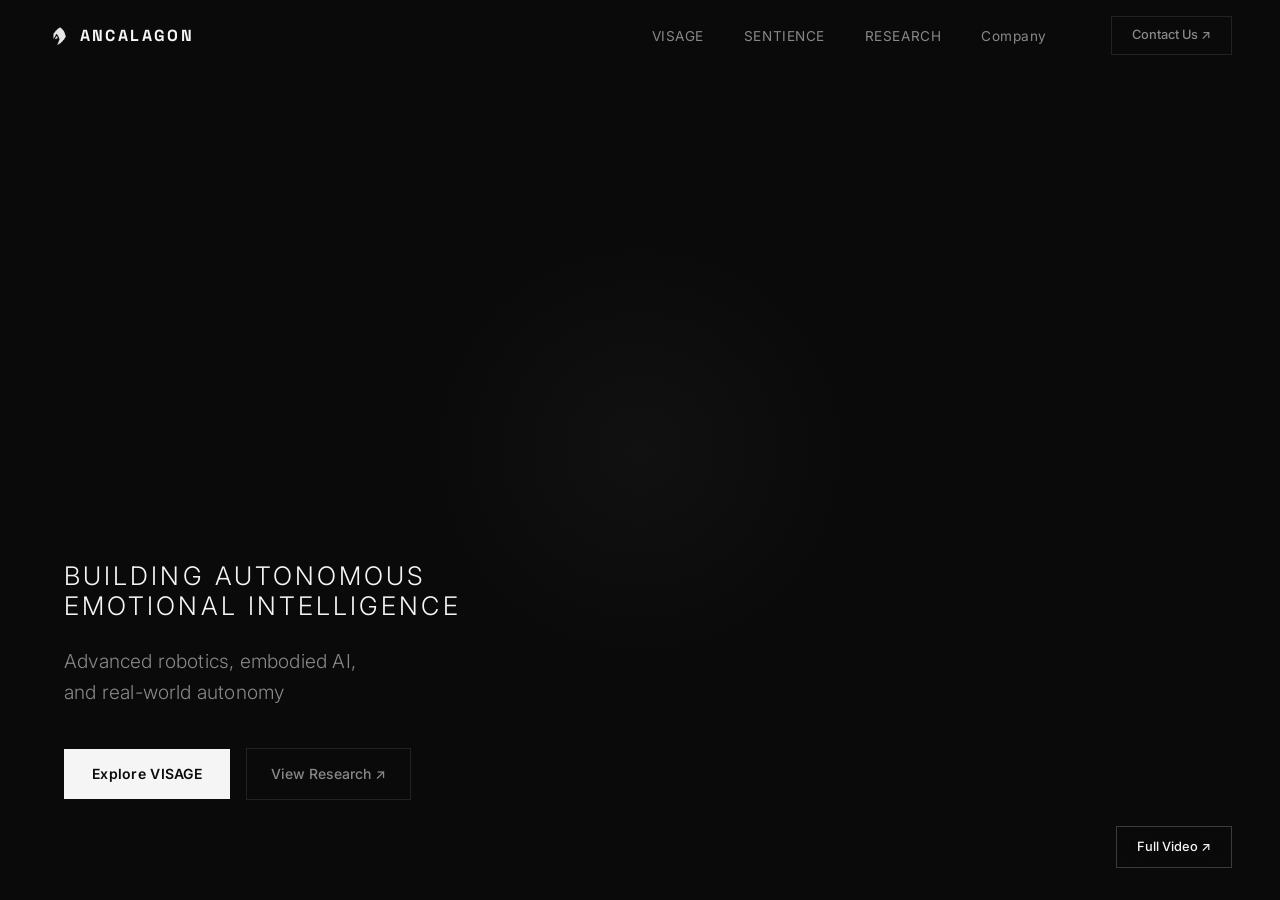
==== commit b195015a: "second" ====
--- a/index.html
+++ b/index.html
@@ -26,10 +26,9 @@
       </a>
       <ul class="nav-links">
         <li><a href="/visage/" class="nav-link">VISAGE</a></li>
-        <li><a href="/research/" class="nav-link">Research</a></li>
-        <li><a href="/lab/" class="nav-link">Lab</a></li>
+        <li><a href="/sentience/" class="nav-link">SENTIENCE</a></li>
+        <li><a href="/research/" class="nav-link">RESEARCH</a></li>
         <li><a href="/company/" class="nav-link">Company</a></li>
-        <li><a href="/careers/" class="nav-link">Careers</a></li>
       </ul>
       <a href="/contact/" class="nav-cta">Contact Us ↗</a>
       <button class="nav-hamburger" id="hamburger" aria-label="Toggle menu">
@@ -41,10 +40,9 @@
   <div class="mobile-menu" id="mobile-menu">
     <ul>
       <li><a href="/visage/" class="mob-link">VISAGE</a></li>
-      <li><a href="/research/" class="mob-link">Research</a></li>
-      <li><a href="/lab/" class="mob-link">Lab</a></li>
+      <li><a href="/sentience/" class="mob-link">SENTIENCE</a></li>
+      <li><a href="/research/" class="mob-link">RESEARCH</a></li>
       <li><a href="/company/" class="mob-link">Company</a></li>
-      <li><a href="/careers/" class="mob-link">Careers</a></li>
       <li><a href="/contact/" class="mob-link">Contact</a></li>
     </ul>
   </div>
@@ -56,10 +54,10 @@
       <div class="hero-overlay"></div>
     </div>
     <div class="hero-content">
-      <h1 class="hero-headline fade-in-up delay-1">
+      <h1 class="hero-headline typewriter-text fade-in-up delay-1">
         Building Autonomous<br /> Emotional Intelligence
       </h1>
-      <p class="hero-sub fade-in-up delay-2">
+      <p class="hero-sub typewriter-text fade-in-up delay-2">
         Advanced robotics, embodied AI,<br />and real-world autonomy
       </p>
       <div class="hero-actions fade-in-up delay-3">
@@ -69,72 +67,6 @@
     </div>
     <a href="#" class="hero-full-video" onclick="openVideoModal(event)">Full Video ↗</a>
   </section>
-
-  <!-- ═══════════ MISSION TEASER ═══════════ -->
-  <section class="section mission-teaser">
-    <div class="container">
-      <div class="teaser-grid">
-
-        <a href="/visage/" class="teaser-card glass reveal">
-          <span class="teaser-num">01</span>
-          <div class="teaser-body">
-            <h2 class="teaser-title">VISAGE</h2>
-            <p class="teaser-sub">General-purpose humanoid robot built for the real world</p>
-          </div>
-          <span class="teaser-arrow">↗</span>
-        </a>
-
-        <a href="/research/" class="teaser-card glass reveal delay-1">
-          <span class="teaser-num">02</span>
-          <div class="teaser-body">
-            <h2 class="teaser-title">Research</h2>
-            <p class="teaser-sub">Foundation models, imitation learning and real-time control</p>
-          </div>
-          <span class="teaser-arrow">↗</span>
-        </a>
-
-        <a href="/lab/" class="teaser-card glass reveal delay-2">
-          <span class="teaser-num">03</span>
-          <div class="teaser-body">
-            <h2 class="teaser-title">Lab</h2>
-            <p class="teaser-sub">From locomotion and manipulation to full mission autonomy</p>
-          </div>
-          <span class="teaser-arrow">↗</span>
-        </a>
-
-        <a href="/company/" class="teaser-card glass reveal delay-3">
-          <span class="teaser-num">04</span>
-          <div class="teaser-body">
-            <h2 class="teaser-title">Company</h2>
-            <p class="teaser-sub">Our mission, team, and vision for autonomous intelligence</p>
-          </div>
-          <span class="teaser-arrow">↗</span>
-        </a>
-
-        <a href="/careers/" class="teaser-card glass reveal delay-4">
-          <span class="teaser-num">05</span>
-          <div class="teaser-body">
-            <h2 class="teaser-title">Careers</h2>
-            <p class="teaser-sub">Join us. Build the future of general-purpose robotics</p>
-          </div>
-          <span class="teaser-arrow">↗</span>
-        </a>
-
-      </div>
-    </div>
-  </section>
-
-  <!-- ═══════════ FOOTER ═══════════ -->
-  <footer class="site-footer">
-    <div class="container footer-inner">
-      <span class="footer-copy">© Ancalagon Robotics 2026.</span>
-      <div class="footer-legal">
-        <a href="#">Terms</a>
-        <a href="#">Privacy</a>
-        <a href="#">Accessibility</a>
-      </div>
-    </div>
-  </footer>
 
   <!-- VIDEO MODAL -->
   <div class="video-modal" id="video-modal">
--- a/style.css
+++ b/style.css
@@ -74,9 +74,90 @@
 
 /* ─── CONTAINER ──────────────────────────────────────────────── */
 .container {
-  max-width: 1280px;
+  width: 100%;
+  max-width: none;
   margin: 0 auto;
   padding: 0 48px;
+}
+
+/* ─── FULL BLEED UTILITIES ────────────────────────────────────── */
+.bleed-section {
+  position: relative;
+  width: 100%;
+  height: 80vh;
+  min-height: 600px;
+  overflow: hidden;
+  display: flex;
+  align-items: center;
+  margin-bottom: 2px;
+  /* separator lines between sections */
+}
+
+.bleed-bg {
+  position: absolute;
+  top: 0;
+  left: 0;
+  width: 100%;
+  height: 100%;
+  object-fit: cover;
+  z-index: 1;
+}
+
+.bleed-overlay {
+  position: absolute;
+  top: 0;
+  left: 0;
+  width: 100%;
+  height: 100%;
+  background: none !important;
+  z-index: 2;
+}
+
+.bleed-content {
+  position: relative;
+  z-index: 3;
+  width: 100%;
+  padding: 0 6vw;
+  display: flex;
+  flex-direction: column;
+  justify-content: center;
+}
+
+.bleed-title {
+  font-family: var(--font-display);
+  font-size: clamp(3rem, 6vw, 6rem);
+  font-weight: 700;
+  line-height: 1.05;
+  letter-spacing: -0.04em;
+  color: #fff;
+  margin-bottom: 1rem;
+}
+
+.bleed-sub {
+  font-family: var(--font-body);
+  font-size: clamp(1.1rem, 1.5vw, 1.4rem);
+  font-weight: 300;
+  color: rgba(255, 255, 255, 0.8);
+  max-width: 500px;
+  margin-bottom: 2rem;
+}
+
+/* Light Theme Modifiers for Bleed Sections */
+.bleed-section.light-theme .bleed-overlay {
+  background: none !important;
+}
+
+.bleed-section.light-theme .bleed-title {
+  color: #000;
+}
+
+.bleed-section.light-theme .bleed-sub {
+  color: rgba(0, 0, 0, 0.7);
+}
+
+.bleed-section.light-theme .btn-primary {
+  background-color: #000;
+  color: #fff;
 }
 
 /* ─── SCROLL ANIMATIONS ──────────────────────────────────────── */
@@ -439,11 +520,7 @@
 .hero-overlay {
   position: absolute;
   inset: 0;
-  background: linear-gradient(to top,
-      rgba(10, 10, 10, 1) 0%,
-      rgba(10, 10, 10, 0.6) 40%,
-      rgba(10, 10, 10, 0.2) 70%,
-      rgba(10, 10, 10, 0.15) 100%);
+  background: none !important;
 }
 
 .hero-content {
@@ -1525,7 +1602,7 @@
 .page-hero-overlay {
   position: absolute;
   inset: 0;
-  background: linear-gradient(to top, rgba(10, 10, 10, 1) 0%, rgba(10, 10, 10, 0.55) 50%, rgba(10, 10, 10, 0.25) 100%);
+  background: none !important;
 }
 
 .page-hero-content {
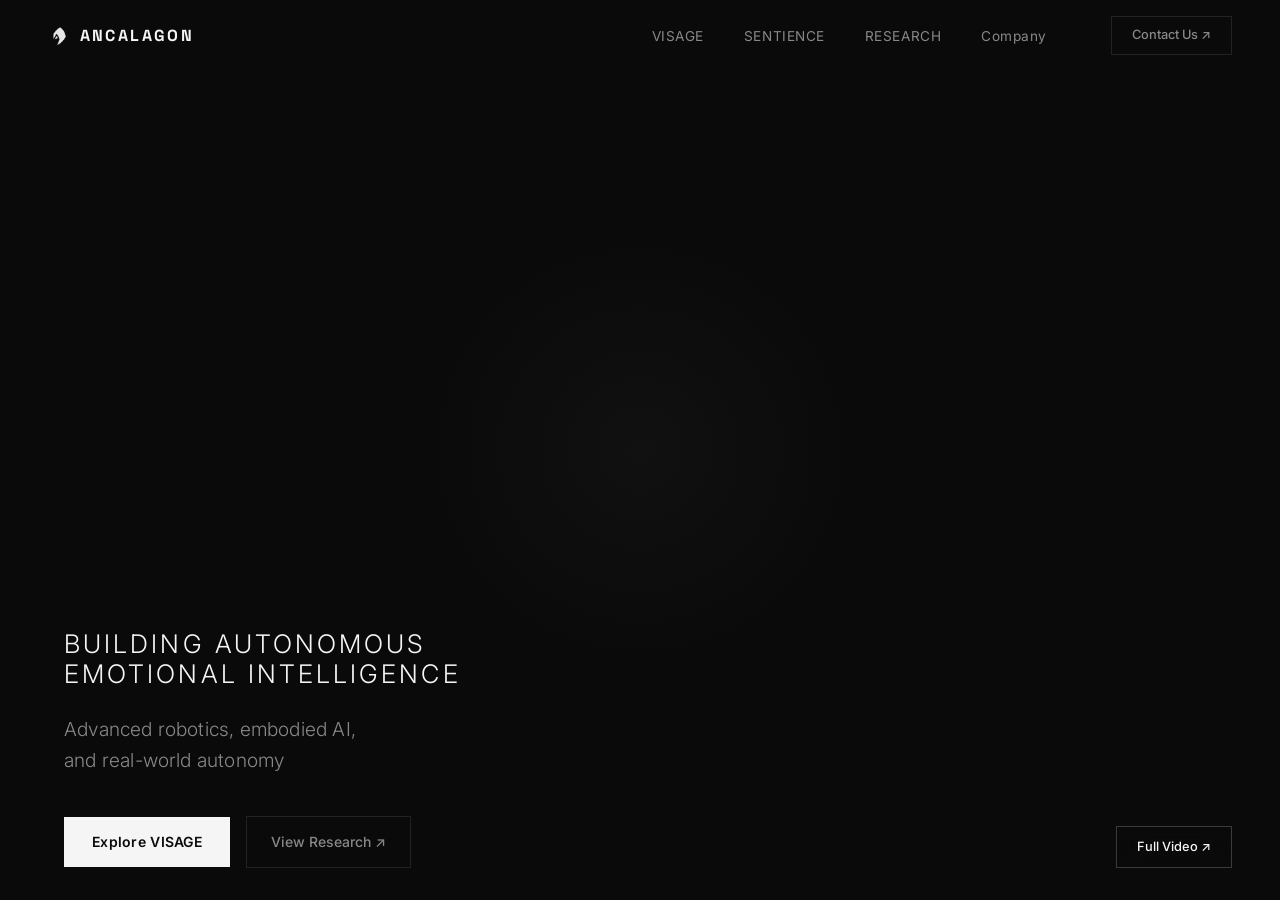
==== commit 61c475e9: "thrid" ====
--- a/index.html
+++ b/index.html
@@ -53,7 +53,7 @@
       <video class="hero-video" src="media/render.mp4" autoplay muted loop playsinline></video>
       <div class="hero-overlay"></div>
     </div>
-    <div class="hero-content">
+    <div class="hero-content" style="padding-bottom: 2rem;">
       <h1 class="hero-headline typewriter-text fade-in-up delay-1">
         Building Autonomous<br /> Emotional Intelligence
       </h1>
--- a/style.css
+++ b/style.css
@@ -135,8 +135,8 @@
 
 .bleed-sub {
   font-family: var(--font-body);
-  font-size: clamp(1.1rem, 1.5vw, 1.4rem);
-  font-weight: 300;
+  font-size: 1.15rem;
+  line-height: 1.6;
   color: rgba(255, 255, 255, 0.8);
   max-width: 500px;
   margin-bottom: 2rem;
